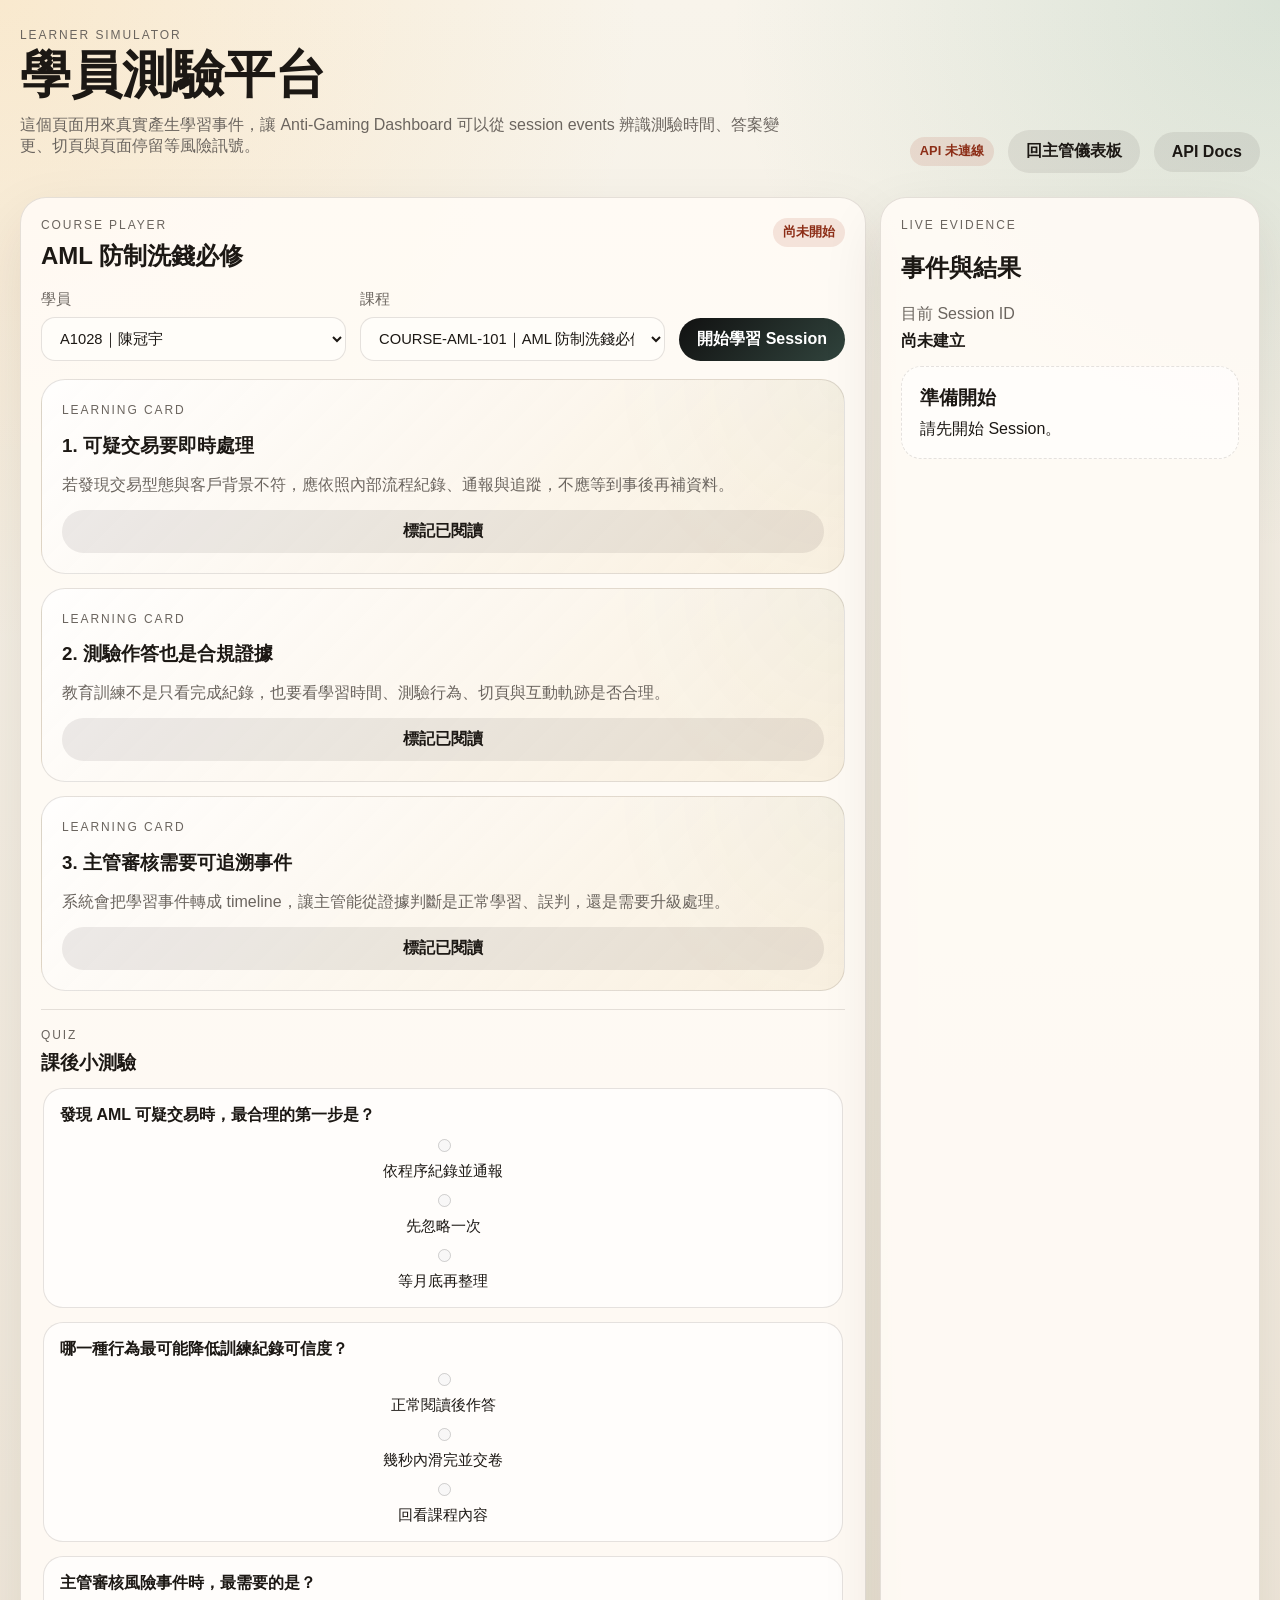
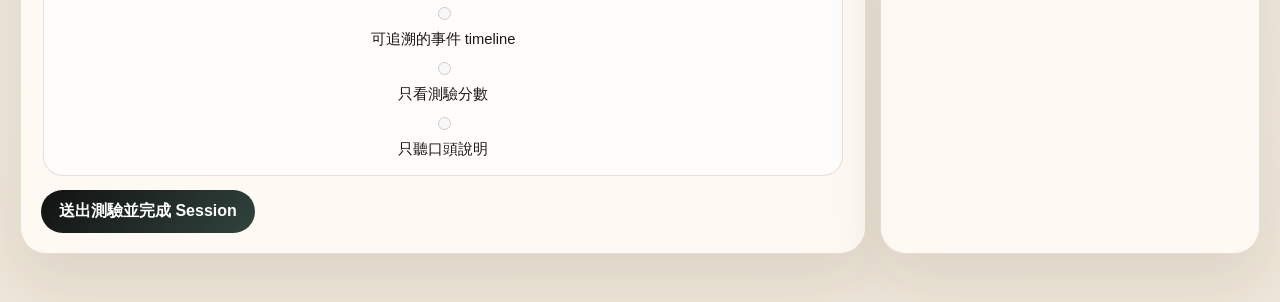
==== frontend/learner.html @ dd3ff0a2 "Add learner quiz simulator" ====
<!doctype html>
<html lang="zh-Hant">
  <head>
    <meta charset="UTF-8" />
    <meta name="viewport" content="width=device-width, initial-scale=1.0" />
    <title>Anti-Gaming Learner Simulator</title>
    <link rel="stylesheet" href="./styles.css" />
    <link rel="stylesheet" href="./learner.css" />
  </head>
  <body>
    <div class="page-shell learner-shell">
      <header class="learner-hero">
        <div>
          <p class="eyebrow">Learner Simulator</p>
          <h1>學員測驗平台</h1>
          <p>
            這個頁面用來真實產生學習事件，讓 Anti-Gaming Dashboard 可以從 session events
            辨識測驗時間、答案變更、切頁與頁面停留等風險訊號。
          </p>
        </div>
        <div class="learner-actions">
          <span id="learner-health" class="status-pill status-warn">檢查中</span>
          <a class="ghost-button link-button" href="./index.html">回主管儀表板</a>
          <a class="ghost-button link-button" href="http://127.0.0.1:8000/docs" target="_blank" rel="noreferrer">API Docs</a>
        </div>
      </header>

      <section class="learner-layout">
        <main class="panel learner-main">
          <div class="panel-head">
            <div>
              <p class="eyebrow">Course Player</p>
              <h2 id="course-title">AML 防制洗錢必修</h2>
            </div>
            <span id="session-chip" class="status-pill status-warn">尚未開始</span>
          </div>

          <div class="learner-controls">
            <label>
              <span>學員</span>
              <select id="learner-agent">
                <option value="A1028">A1028｜陳冠宇</option>
                <option value="A2041">A2041｜林怡君</option>
                <option value="A3350">A3350｜黃品蓉</option>
              </select>
            </label>
            <label>
              <span>課程</span>
              <select id="learner-course">
                <option value="COURSE-AML-101">COURSE-AML-101｜AML 防制洗錢必修</option>
                <option value="COURSE-INV-230">COURSE-INV-230｜投資型保單揭露規範</option>
                <option value="COURSE-CROSS-120">COURSE-CROSS-120｜保險商品交叉銷售守則</option>
              </select>
            </label>
            <button id="start-session-button" class="primary-button" type="button">開始學習 Session</button>
          </div>

          <section class="learner-card-stack" id="lesson-cards"></section>

          <section class="quiz-player">
            <div class="panel-head compact">
              <div>
                <p class="eyebrow">Quiz</p>
                <h3>課後小測驗</h3>
              </div>
            </div>
            <div id="quiz-form" class="quiz-form"></div>
            <div class="form-actions">
              <button id="submit-quiz-button" class="primary-button" type="button">送出測驗並完成 Session</button>
            </div>
          </section>
        </main>

        <aside class="panel learner-side">
          <p class="eyebrow">Live Evidence</p>
          <h2>事件與結果</h2>
          <div class="current-session">
            <span class="muted">目前 Session ID</span>
            <strong id="learner-session-id">尚未建立</strong>
          </div>
          <div id="learner-feedback" class="empty-state">
            <h3>準備開始</h3>
            <p>請先開始 Session。</p>
          </div>
          <div id="event-log" class="event-log"></div>
        </aside>
      </section>
    </div>

    <div id="completion-modal" class="learner-modal" hidden>
      <div class="learner-modal-card" role="dialog" aria-modal="true" aria-labelledby="completion-modal-title">
        <p class="eyebrow">Quiz Complete</p>
        <h2 id="completion-modal-title">已完成測驗</h2>
        <p>你的測驗已成功送出，系統也已完成本次 Session 紀錄。</p>
        <button id="completion-confirm-button" class="primary-button" type="button">確認</button>
      </div>
    </div>

    <script src="./learner.js"></script>
  </body>
</html>
---- frontend/styles.css ----
:root {
  --bg: #f4efe7;
  --surface: rgba(255, 251, 245, 0.9);
  --surface-strong: #fffdf9;
  --text: #1c1814;
  --muted: #6b655f;
  --line: rgba(41, 29, 16, 0.12);
  --shadow: 0 24px 60px rgba(46, 32, 16, 0.1);
  --high: #aa3e24;
  --medium: #cb7b13;
  --low: #27735f;
  --pending: #7548cc;
  --approved: #227953;
  --voided: #aa3e24;
  --escalated: #6b2e9c;
}

* {
  box-sizing: border-box;
}

body {
  margin: 0;
  font-family: "SF Pro Display", "PingFang TC", "Noto Sans TC", sans-serif;
  color: var(--text);
  background:
    radial-gradient(circle at top left, rgba(255, 184, 77, 0.18), transparent 28%),
    radial-gradient(circle at top right, rgba(60, 136, 110, 0.16), transparent 24%),
    linear-gradient(180deg, #f8f4eb 0%, #eee6d8 100%);
}

.page-shell {
  max-width: 1440px;
  margin: 0 auto;
  padding: 28px 20px 48px;
}

.hero,
.workspace,
.overview-grid,
.detail-grid,
.form-grid,
.flow-grid,
.readiness-grid,
.demo-grid {
  display: grid;
  gap: 18px;
}

.hero {
  grid-template-columns: 2fr 1fr;
  align-items: stretch;
}

.hero-copy h1,
.panel-head h2,
.panel-head h3 {
  margin: 0;
}

.hero-copy p:last-child,
.muted {
  color: var(--muted);
}

.is-info,
.is-success,
.is-error {
  display: inline-block;
  padding: 8px 12px;
  border-radius: 14px;
  line-height: 1.5;
}

.is-info {
  color: #5d4a20;
  background: rgba(231, 196, 111, 0.18);
}

.is-success {
  color: #176443;
  background: rgba(40, 153, 104, 0.14);
}

.is-error {
  color: #8c2d16;
  background: rgba(170, 62, 36, 0.12);
}

.eyebrow {
  margin: 0 0 8px;
  text-transform: uppercase;
  letter-spacing: 0.16em;
  font-size: 12px;
  color: var(--muted);
}

.hero-copy h1 {
  font-size: clamp(2.3rem, 4vw, 4.2rem);
  line-height: 0.95;
  margin-bottom: 14px;
}

.hero-actions {
  display: flex;
  flex-wrap: wrap;
  gap: 10px;
  margin-top: 18px;
}

.link-button {
  text-decoration: none;
}

.hero-status,
.overview-grid {
  grid-template-columns: repeat(2, minmax(0, 1fr));
}

.status-card,
.panel,
.card,
.overview-card,
.flag-item {
  background: var(--surface);
  border: 1px solid var(--line);
  box-shadow: var(--shadow);
}

.status-card,
.overview-card {
  border-radius: 24px;
  padding: 18px;
}

.status-card span,
.overview-card span {
  display: block;
  color: var(--muted);
  font-size: 0.92rem;
}

.status-card strong,
.overview-card strong {
  display: block;
  margin-top: 8px;
  font-size: 1.6rem;
}

.overview-grid {
  margin: 24px 0;
  grid-template-columns: repeat(4, minmax(0, 1fr));
}

.demo-panel {
  margin-bottom: 24px;
}

.demo-grid {
  grid-template-columns: 1fr 1fr;
}

.demo-card {
  margin-bottom: 0;
}

.seeded-case-list,
.demo-checklist {
  display: grid;
  gap: 10px;
}

.seeded-case-button {
  display: grid;
  gap: 6px;
  text-align: left;
  padding: 14px 16px;
  border: 1px solid var(--line);
  border-radius: 16px;
  background: rgba(255, 255, 255, 0.68);
  cursor: pointer;
  transition: transform 120ms ease, border-color 120ms ease;
}

.seeded-case-button:hover {
  transform: translateY(-2px);
  border-color: rgba(29, 24, 20, 0.22);
}

.seeded-case-button span {
  color: var(--muted);
}

.readiness-panel {
  margin-top: 24px;
}

.readiness-grid {
  grid-template-columns: 1fr 1fr;
}

.readiness-card {
  margin-bottom: 0;
}

.readiness-list,
.readiness-guidance {
  display: grid;
  gap: 10px;
}

.readiness-item {
  display: flex;
  justify-content: space-between;
  gap: 12px;
  padding: 12px 14px;
  border-radius: 16px;
  border: 1px solid var(--line);
  background: rgba(255, 255, 255, 0.64);
}

.readiness-item strong {
  font-size: 0.95rem;
}

.status-pill {
  display: inline-flex;
  align-items: center;
  justify-content: center;
  border-radius: 999px;
  padding: 6px 10px;
  font-size: 0.8rem;
  font-weight: 700;
}

.status-ok {
  color: #176443;
  background: rgba(40, 153, 104, 0.14);
}

.status-warn {
  color: #8c2d16;
  background: rgba(170, 62, 36, 0.12);
}

.empty-state {
  display: grid;
  gap: 8px;
  border: 1px dashed var(--line);
  border-radius: 20px;
  padding: 18px;
  background: rgba(255, 255, 255, 0.55);
}

.empty-state h3,
.empty-state p {
  margin: 0;
}

.workspace {
  grid-template-columns: 480px 1fr;
}

.flow-panel {
  margin-bottom: 18px;
}

.flow-grid {
  grid-template-columns: repeat(2, minmax(0, 1fr));
}

.scenario-card {
  margin-bottom: 18px;
}

.camera-card {
  display: grid;
  gap: 14px;
}

.quiz-demo-card {
  display: grid;
  gap: 14px;
}

.quiz-demo-grid {
  display: grid;
  gap: 14px;
}

.quiz-question {
  display: grid;
  gap: 10px;
  border: 1px solid var(--line);
  border-radius: 18px;
  padding: 14px;
  background: rgba(255, 255, 255, 0.58);
}

.quiz-question legend {
  padding: 0 6px;
  color: var(--text);
  font-weight: 700;
}

.choice-option {
  display: flex;
  flex-direction: row;
  align-items: center;
  gap: 10px;
  color: var(--text);
}

.choice-option input {
  width: auto;
}

.camera-preview-shell {
  border-radius: 18px;
  overflow: hidden;
  border: 1px solid var(--line);
  background: rgba(28, 24, 20, 0.08);
  min-height: 220px;
}

.camera-preview {
  width: 100%;
  aspect-ratio: 16 / 9;
  object-fit: cover;
  display: block;
  background: linear-gradient(135deg, rgba(17, 17, 17, 0.85), rgba(49, 68, 61, 0.72));
}

.camera-actions,
.camera-status-list {
  display: grid;
  gap: 10px;
}

.scenario-grid {
  display: grid;
  grid-template-columns: repeat(3, minmax(0, 1fr));
  gap: 12px;
}

.scenario-button {
  display: grid;
  gap: 8px;
  text-align: left;
  padding: 16px;
  border: 1px solid var(--line);
  border-radius: 18px;
  background: rgba(255, 255, 255, 0.7);
  cursor: pointer;
  transition: transform 120ms ease, border-color 120ms ease;
}

.scenario-button:hover {
  transform: translateY(-2px);
  border-color: rgba(29, 24, 20, 0.22);
}

.scenario-button span {
  color: var(--muted);
}

.panel {
  border-radius: 26px;
  padding: 20px;
}

.panel-head {
  display: flex;
  justify-content: space-between;
  gap: 12px;
  align-items: flex-start;
}

.panel-head.compact {
  margin-bottom: 12px;
}

.filters {
  display: grid;
  grid-template-columns: 140px 160px 1fr;
  gap: 12px;
  margin: 18px 0;
}

label {
  display: flex;
  flex-direction: column;
  gap: 8px;
  color: var(--muted);
  font-size: 0.92rem;
}

input,
select,
textarea,
button {
  font: inherit;
}

input,
select,
textarea {
  width: 100%;
  border-radius: 14px;
  border: 1px solid var(--line);
  background: var(--surface-strong);
  padding: 12px 14px;
  color: var(--text);
}

.flag-list,
.audit-list,
.timeline-list {
  display: grid;
  gap: 12px;
}

.flag-item {
  border-radius: 22px;
  padding: 16px;
  cursor: pointer;
  transition: transform 120ms ease, border-color 120ms ease;
}

.flag-item:hover,
.flag-item.active {
  transform: translateY(-2px);
  border-color: rgba(29, 24, 20, 0.22);
}

.flag-item h3 {
  margin: 10px 0 8px;
  font-size: 1.04rem;
}

.badge-row {
  display: flex;
  flex-wrap: wrap;
  gap: 8px;
}

.badge {
  display: inline-flex;
  align-items: center;
  padding: 6px 10px;
  border-radius: 999px;
  font-size: 0.82rem;
  font-weight: 700;
}

.severity-high { background: rgba(170, 62, 36, 0.12); color: var(--high); }
.severity-medium { background: rgba(203, 123, 19, 0.14); color: var(--medium); }
.severity-low { background: rgba(39, 115, 95, 0.12); color: var(--low); }
.status-pending { background: rgba(117, 72, 204, 0.12); color: var(--pending); }
.status-approved { background: rgba(34, 121, 83, 0.12); color: var(--approved); }
.status-voided { background: rgba(170, 62, 36, 0.12); color: var(--voided); }
.status-escalated_to_hr { background: rgba(107, 46, 156, 0.12); color: var(--escalated); }

.detail-empty {
  display: grid;
  place-content: center;
  min-height: 720px;
  text-align: center;
}

.hidden {
  display: none;
}

.detail-grid {
  grid-template-columns: repeat(2, minmax(0, 1fr));
  margin: 18px 0;
}

.card {
  border-radius: 22px;
  padding: 18px;
  margin-bottom: 16px;
}

.card h3 {
  margin-top: 0;
}

.key-value-list {
  display: grid;
  gap: 10px;
}

.key-value-item {
  display: flex;
  justify-content: space-between;
  gap: 12px;
}

.timeline-item,
.audit-item {
  border: 1px solid var(--line);
  border-radius: 18px;
  padding: 14px;
  background: rgba(255, 255, 255, 0.72);
}

.timeline-item h4,
.audit-item h4,
.timeline-item p,
.audit-item p {
  margin: 0;
}

.timeline-item p,
.audit-item p {
  color: var(--muted);
}

.resolution-form {
  display: grid;
  gap: 14px;
}

.form-grid {
  grid-template-columns: repeat(2, minmax(0, 1fr));
}

.form-actions {
  display: flex;
  gap: 12px;
  align-items: center;
}

.current-session {
  display: grid;
  gap: 6px;
  margin-bottom: 14px;
}

.ghost-button,
.primary-button {
  border: none;
  border-radius: 999px;
  padding: 11px 18px;
  cursor: pointer;
  font-weight: 700;
}

.ghost-button {
  background: rgba(28, 24, 20, 0.08);
  color: var(--text);
}

.primary-button {
  background: linear-gradient(135deg, #111, #31443d);
  color: white;
}

@media (max-width: 1180px) {
  .hero,
  .workspace,
  .detail-grid,
  .overview-grid,
  .flow-grid,
  .scenario-grid,
  .readiness-grid,
  .demo-grid {
    grid-template-columns: 1fr;
  }
}

@media (max-width: 720px) {
  .filters,
  .form-grid {
    grid-template-columns: 1fr;
  }
}
---- frontend/learner.css ----
.learner-shell {
  max-width: 1320px;
}

.learner-hero {
  display: grid;
  grid-template-columns: 1fr auto;
  gap: 18px;
  align-items: end;
  margin-bottom: 24px;
}

.learner-hero h1 {
  margin: 0 0 12px;
  font-size: clamp(2.2rem, 4vw, 4rem);
  line-height: 0.96;
}

.learner-hero p {
  max-width: 760px;
  color: var(--muted);
}

.learner-actions,
.learner-controls,
.learner-layout,
.learner-card-stack,
.quiz-form,
.event-log {
  display: grid;
  gap: 14px;
}

.learner-actions {
  grid-template-columns: repeat(3, max-content);
  align-items: center;
}

.link-button {
  display: inline-flex;
  align-items: center;
  text-decoration: none;
}

.learner-layout {
  grid-template-columns: minmax(0, 1fr) 380px;
  margin-top: 18px;
}

.learner-main,
.learner-side {
  min-height: 520px;
}

.learner-controls {
  grid-template-columns: 1fr 1fr auto;
  align-items: end;
  margin: 18px 0;
}

.lesson-card {
  display: grid;
  gap: 12px;
  border: 1px solid var(--line);
  border-radius: 24px;
  padding: 20px;
  background:
    linear-gradient(135deg, rgba(255, 255, 255, 0.82), rgba(247, 235, 215, 0.7)),
    radial-gradient(circle at top right, rgba(39, 115, 95, 0.12), transparent 28%);
}

.lesson-card h3,
.lesson-card p {
  margin: 0;
}

.lesson-card p {
  color: var(--muted);
  line-height: 1.7;
}

.lesson-card.is-complete {
  border-color: rgba(34, 121, 83, 0.28);
  background: rgba(40, 153, 104, 0.1);
}

.quiz-player {
  margin-top: 18px;
  border-top: 1px solid var(--line);
  padding-top: 18px;
}

.quiz-form {
  margin-bottom: 14px;
}

.learner-question {
  display: grid;
  gap: 10px;
  border: 1px solid var(--line);
  border-radius: 20px;
  padding: 16px;
  background: rgba(255, 255, 255, 0.64);
}

.learner-question h4 {
  margin: 0;
}

.learner-choice {
  display: flex;
  align-items: center;
  gap: 10px;
  color: var(--text);
}

.learner-choice input {
  width: auto;
}

.event-log {
  margin-top: 14px;
  max-height: 560px;
  overflow: auto;
}

.event-log-item {
  border: 1px solid var(--line);
  border-radius: 16px;
  padding: 12px;
  background: rgba(255, 255, 255, 0.66);
}

.event-log-item strong,
.event-log-item span {
  display: block;
}

.event-log-item span {
  margin-top: 4px;
  color: var(--muted);
  font-size: 0.9rem;
}

.learner-flag-list {
  display: grid;
  gap: 8px;
  margin: 0 0 14px;
  padding-left: 20px;
}

.learner-modal[hidden] {
  display: none;
}

.learner-modal {
  position: fixed;
  inset: 0;
  z-index: 50;
  display: grid;
  place-items: center;
  padding: 24px;
  background:
    radial-gradient(circle at top, rgba(231, 196, 111, 0.22), transparent 34%),
    rgba(28, 24, 20, 0.54);
  backdrop-filter: blur(8px);
}

.learner-modal-card {
  width: min(420px, 100%);
  display: grid;
  gap: 16px;
  border: 1px solid rgba(255, 255, 255, 0.72);
  border-radius: 28px;
  padding: 28px;
  text-align: center;
  background:
    linear-gradient(145deg, rgba(255, 255, 255, 0.96), rgba(247, 235, 215, 0.94)),
    radial-gradient(circle at top right, rgba(39, 115, 95, 0.16), transparent 34%);
  box-shadow: 0 24px 90px rgba(28, 24, 20, 0.24);
}

.learner-modal-card h2,
.learner-modal-card p {
  margin: 0;
}

.learner-modal-card h2 {
  font-size: 2rem;
}

.learner-modal-card p:not(.eyebrow) {
  color: var(--muted);
  line-height: 1.7;
}

.learner-modal-card .primary-button {
  justify-self: center;
  min-width: 136px;
}

@media (max-width: 1180px) {
  .learner-hero,
  .learner-layout,
  .learner-controls {
    grid-template-columns: 1fr;
  }

  .learner-actions {
    grid-template-columns: 1fr;
    justify-items: start;
  }
}
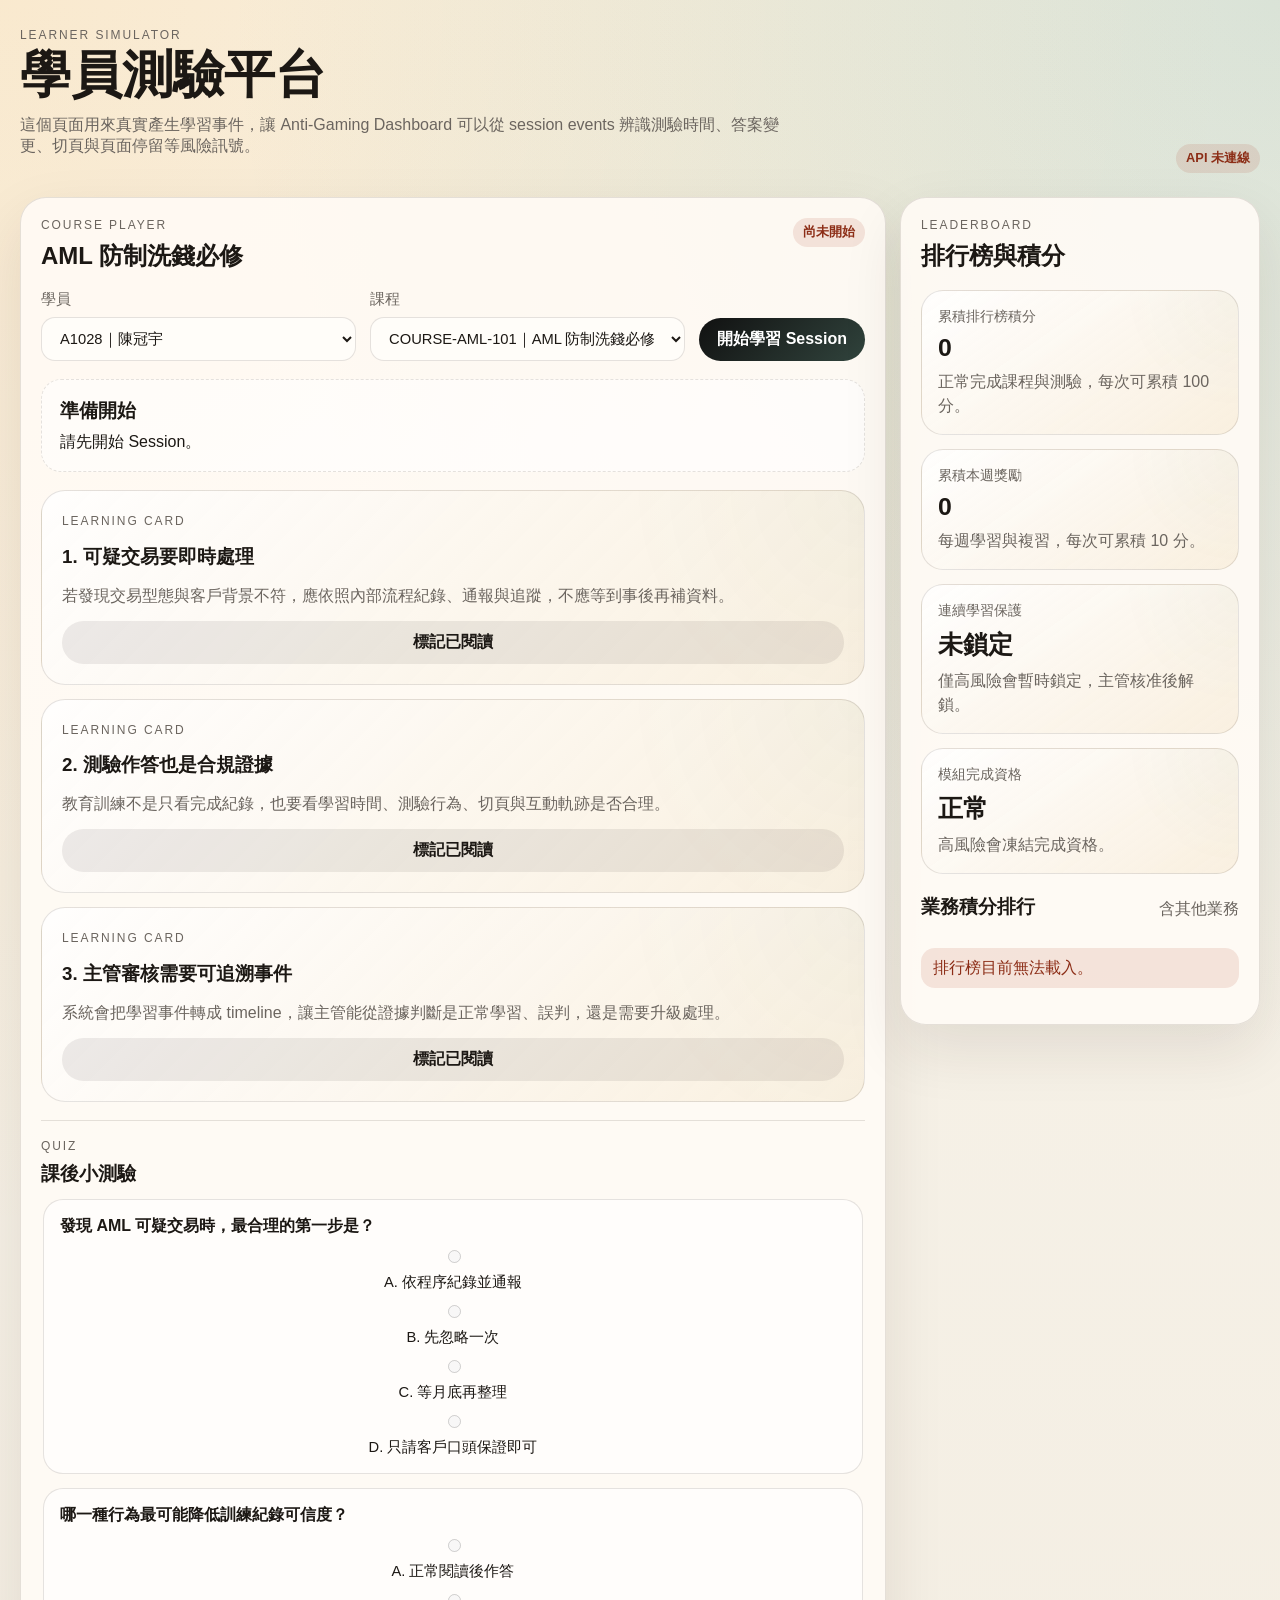
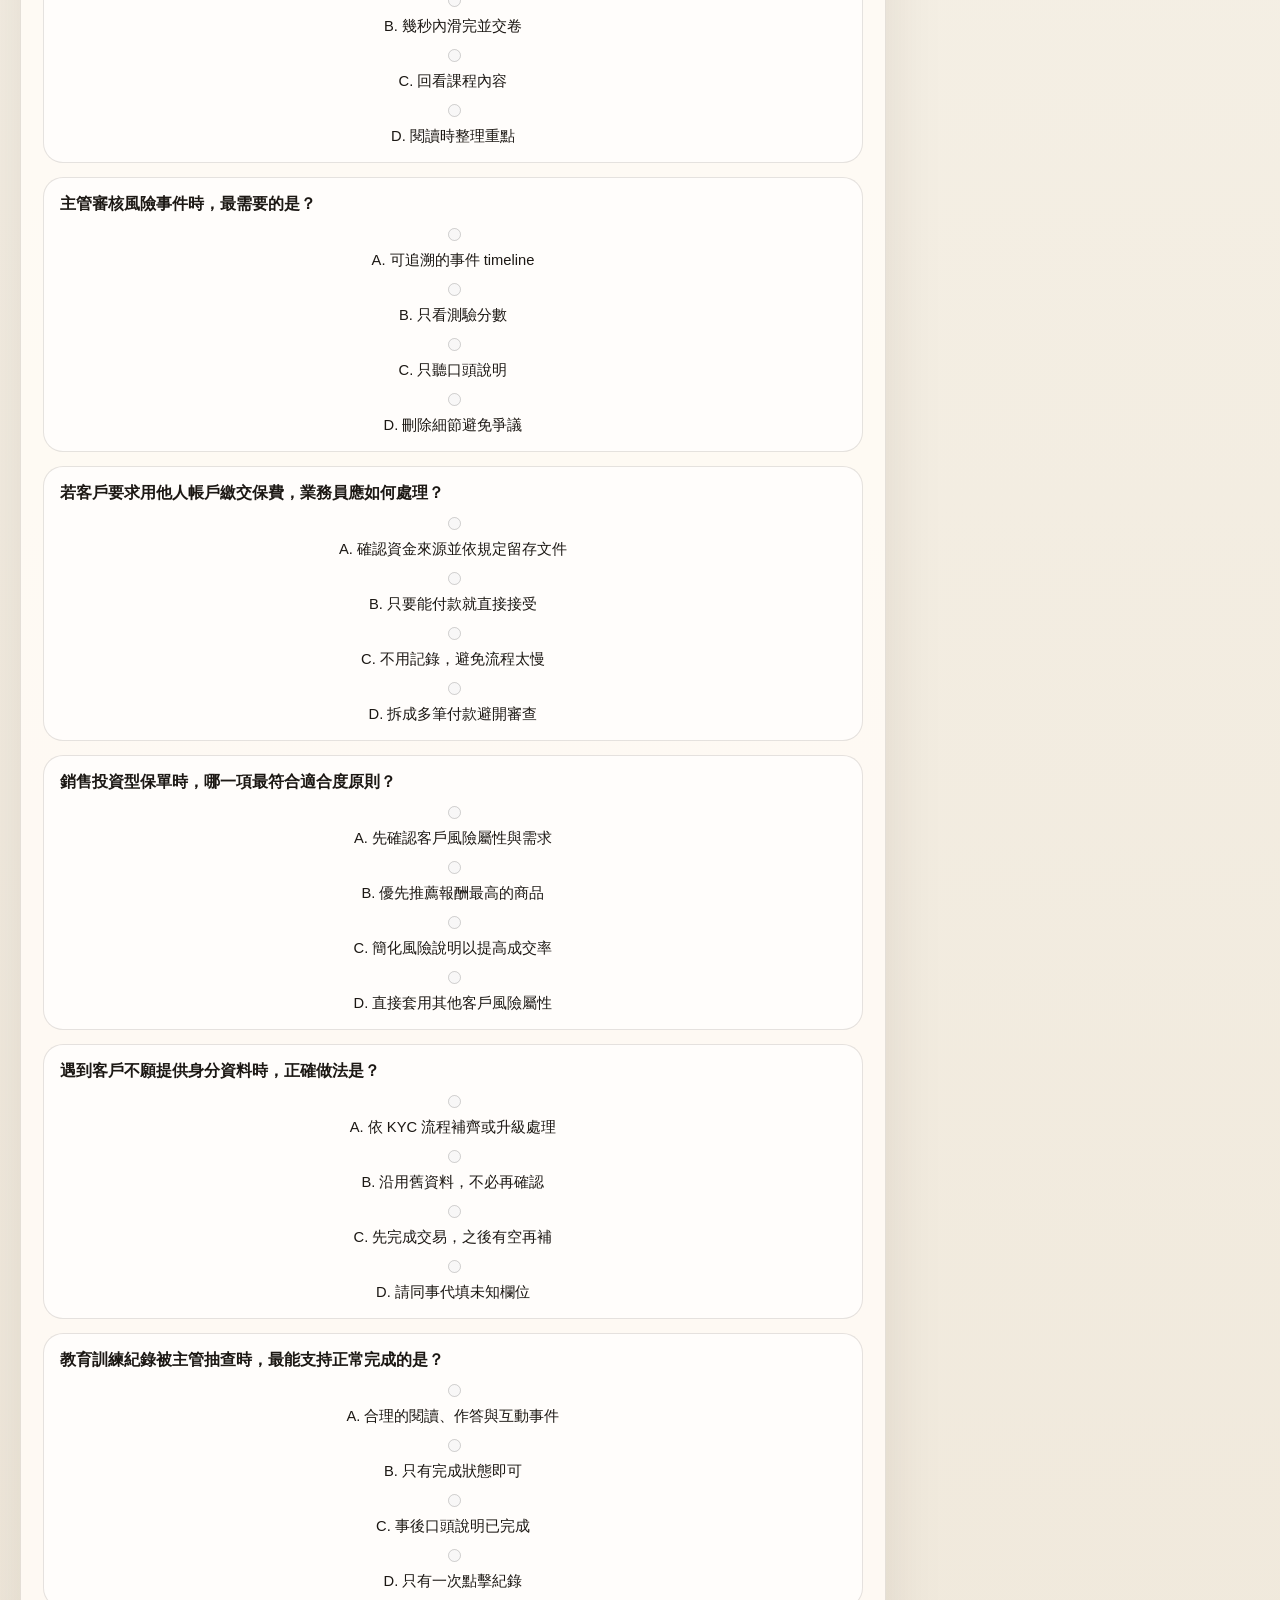
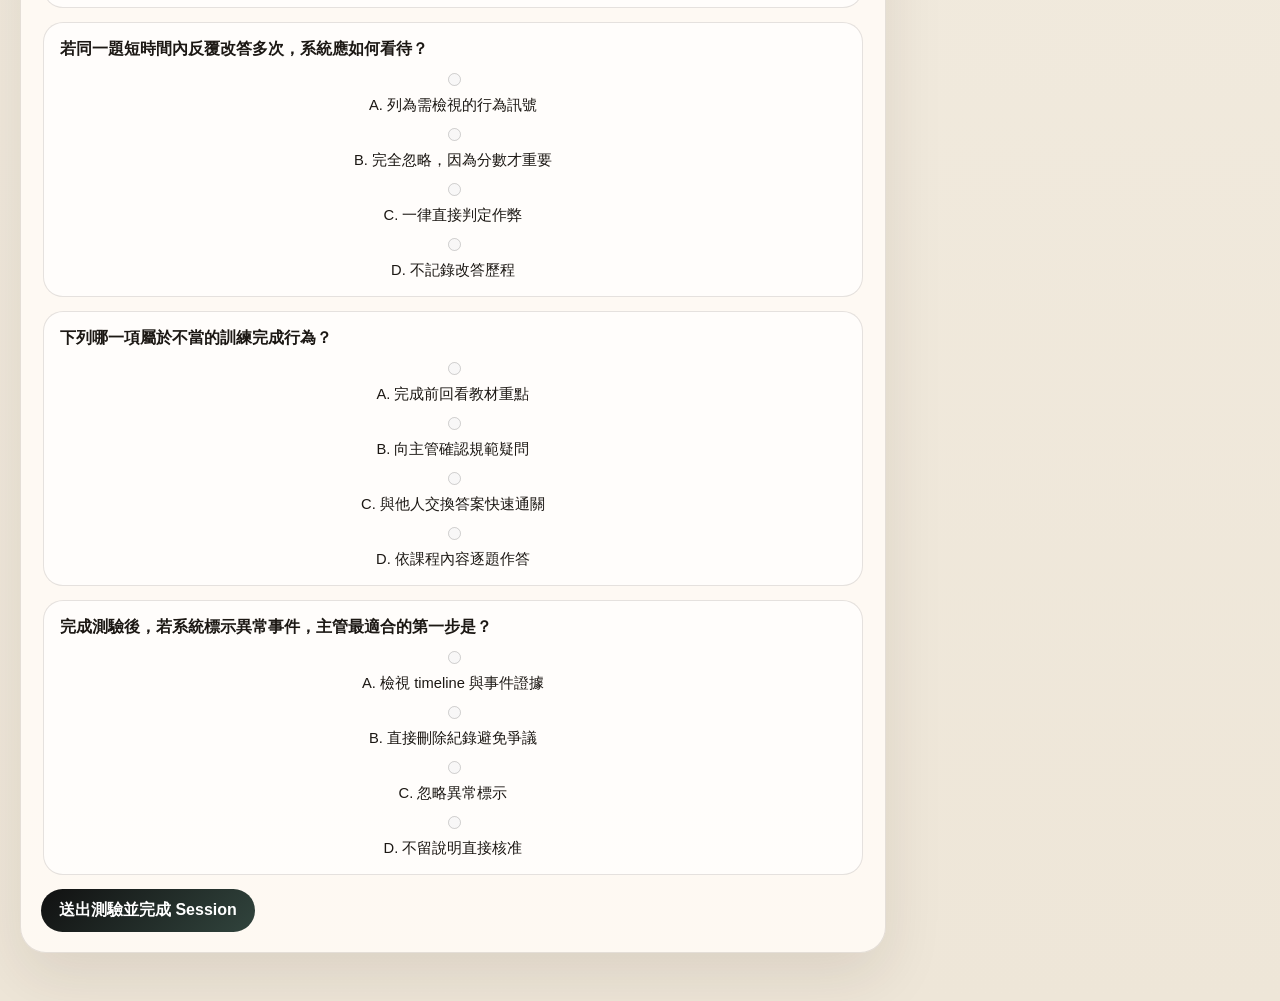
==== commit 73489932: "Update compliance dashboard and learner docs" ====
--- a/frontend/learner.html
+++ b/frontend/learner.html
@@ -5,7 +5,7 @@
     <meta name="viewport" content="width=device-width, initial-scale=1.0" />
     <title>Anti-Gaming Learner Simulator</title>
     <link rel="stylesheet" href="./styles.css" />
-    <link rel="stylesheet" href="./learner.css" />
+    <link rel="stylesheet" href="./learner.css?v=20260421-streak-zh" />
   </head>
   <body>
     <div class="page-shell learner-shell">
@@ -20,8 +20,6 @@
         </div>
         <div class="learner-actions">
           <span id="learner-health" class="status-pill status-warn">檢查中</span>
-          <a class="ghost-button link-button" href="./index.html">回主管儀表板</a>
-          <a class="ghost-button link-button" href="http://127.0.0.1:8000/docs" target="_blank" rel="noreferrer">API Docs</a>
         </div>
       </header>
 
@@ -42,6 +40,13 @@
                 <option value="A1028">A1028｜陳冠宇</option>
                 <option value="A2041">A2041｜林怡君</option>
                 <option value="A3350">A3350｜黃品蓉</option>
+                <option value="A4167">A4167｜張雅婷</option>
+                <option value="A5290">A5290｜王柏翰</option>
+                <option value="A6132">A6132｜劉家豪</option>
+                <option value="A7245">A7245｜蔡宜庭</option>
+                <option value="A8361">A8361｜吳承恩</option>
+                <option value="A9473">A9473｜郭怡萱</option>
+                <option value="A0586">A0586｜鄭宇翔</option>
               </select>
             </label>
             <label>
@@ -53,6 +58,11 @@
               </select>
             </label>
             <button id="start-session-button" class="primary-button" type="button">開始學習 Session</button>
+          </div>
+
+          <div id="learner-feedback" class="empty-state learner-feedback">
+            <h3>準備開始</h3>
+            <p>請先開始 Session。</p>
           </div>
 
           <section class="learner-card-stack" id="lesson-cards"></section>
@@ -71,18 +81,38 @@
           </section>
         </main>
 
-        <aside class="panel learner-side">
-          <p class="eyebrow">Live Evidence</p>
-          <h2>事件與結果</h2>
-          <div class="current-session">
-            <span class="muted">目前 Session ID</span>
-            <strong id="learner-session-id">尚未建立</strong>
+        <aside class="panel learner-scoreboard">
+          <p class="eyebrow">Leaderboard</p>
+          <h2>排行榜與積分</h2>
+          <section class="learner-reward-panel" aria-label="目前學員積分與獎懲狀態">
+            <article class="reward-card">
+              <span>累積排行榜積分</span>
+              <strong id="leaderboard-points">0</strong>
+              <p>正常完成課程與測驗，每次可累積 100 分。</p>
+            </article>
+            <article class="reward-card">
+              <span>累積本週獎勵</span>
+              <strong id="weekly-reward-points">0</strong>
+              <p>每週學習與複習，每次可累積 10 分。</p>
+            </article>
+            <article class="reward-card">
+              <span>連續學習保護</span>
+              <strong id="streak-shield-status">未鎖定</strong>
+              <p>僅高風險會暫時鎖定，主管核准後解鎖。</p>
+            </article>
+            <article class="reward-card">
+              <span>模組完成資格</span>
+              <strong id="module-completion-status">正常</strong>
+              <p>高風險會凍結完成資格。</p>
+            </article>
+          </section>
+          <div class="leaderboard-list-head">
+            <h3>業務積分排行</h3>
+            <span class="muted">含其他業務</span>
           </div>
-          <div id="learner-feedback" class="empty-state">
-            <h3>準備開始</h3>
-            <p>請先開始 Session。</p>
+          <div id="leaderboard-list" class="leaderboard-list">
+            <p class="muted">排行榜載入中。</p>
           </div>
-          <div id="event-log" class="event-log"></div>
         </aside>
       </section>
     </div>
@@ -92,10 +122,10 @@
         <p class="eyebrow">Quiz Complete</p>
         <h2 id="completion-modal-title">已完成測驗</h2>
         <p>你的測驗已成功送出，系統也已完成本次 Session 紀錄。</p>
-        <button id="completion-confirm-button" class="primary-button" type="button">確認</button>
+        <button id="completion-confirm-button" class="primary-button" type="button">查看更新後排行榜</button>
       </div>
     </div>
 
-    <script src="./learner.js"></script>
+    <script src="./learner.js?v=20260421-streak-zh"></script>
   </body>
 </html>
--- a/frontend/styles.css
+++ b/frontend/styles.css
@@ -13,6 +13,7 @@
   --approved: #227953;
   --voided: #aa3e24;
   --escalated: #6b2e9c;
+  --normal: #246baf;
 }
 
 * {
@@ -42,7 +43,9 @@
 .form-grid,
 .flow-grid,
 .readiness-grid,
-.demo-grid {
+.demo-grid,
+.recent-sessions-list,
+.recent-session-metrics {
   display: grid;
   gap: 18px;
 }
@@ -149,7 +152,13 @@
 
 .overview-grid {
   margin: 24px 0;
-  grid-template-columns: repeat(4, minmax(0, 1fr));
+  grid-template-columns: repeat(3, minmax(0, 1fr));
+}
+
+.overview-sidebar {
+  margin: 0;
+  grid-template-columns: 1fr;
+  align-content: start;
 }
 
 .demo-panel {
@@ -196,11 +205,7 @@
 }
 
 .readiness-grid {
-  grid-template-columns: 1fr 1fr;
-}
-
-.readiness-card {
-  margin-bottom: 0;
+  grid-template-columns: minmax(0, 1.8fr) minmax(240px, 0.9fr);
 }
 
 .readiness-list,
@@ -257,12 +262,151 @@
   margin: 0;
 }
 
+.risk-section h4 {
+  margin: 0 0 4px;
+  font-size: 0.95rem;
+}
+
+.risk-rule-list p {
+  font-weight: 650;
+}
+
+.risk-rule-low {
+  color: var(--low);
+}
+
+.risk-rule-medium {
+  color: var(--medium);
+}
+
+.risk-rule-high {
+  color: var(--high);
+}
+
+.risk-rule-normal {
+  color: var(--normal);
+}
+
 .workspace {
   grid-template-columns: 480px 1fr;
 }
 
 .flow-panel {
   margin-bottom: 18px;
+}
+
+.recent-sessions-panel {
+  margin-bottom: 18px;
+}
+
+.session-search-bar {
+  display: grid;
+  grid-template-columns: minmax(0, 1.25fr) minmax(0, 1.25fr) 112px 112px;
+  gap: 12px;
+  margin: 18px 0;
+  align-items: end;
+}
+
+.session-search-field {
+  min-width: 0;
+}
+
+.session-search-action {
+  width: 100%;
+  min-height: 46px;
+  padding: 11px 14px;
+  white-space: nowrap;
+}
+
+.recent-sessions-list {
+  grid-template-columns: repeat(3, minmax(0, 1fr));
+}
+
+.recent-session-card {
+  display: grid;
+  gap: 12px;
+  border: 1px solid var(--line);
+  border-radius: 24px;
+  padding: 16px;
+  background:
+    linear-gradient(135deg, rgba(255, 255, 255, 0.72), rgba(247, 235, 215, 0.62)),
+    radial-gradient(circle at top right, rgba(39, 115, 95, 0.1), transparent 30%);
+}
+
+.recent-session-card h3,
+.recent-session-card p {
+  margin: 0;
+}
+
+.recent-session-main {
+  display: grid;
+  gap: 8px;
+}
+
+.recent-session-main h3 {
+  font-size: 1rem;
+}
+
+.recent-session-metrics {
+  grid-template-columns: repeat(3, minmax(0, 1fr));
+  gap: 10px;
+}
+
+.recent-session-metrics span {
+  display: grid;
+  gap: 4px;
+  border-radius: 16px;
+  padding: 10px;
+  color: var(--muted);
+  background: rgba(255, 255, 255, 0.56);
+}
+
+.recent-session-metrics strong {
+  color: var(--text);
+  font-size: 1.05rem;
+}
+
+.recent-session-detail-button {
+  justify-self: start;
+}
+
+.session-detail-drawer {
+  display: grid;
+  gap: 16px;
+  margin-top: 18px;
+  border: 1px solid var(--line);
+  border-radius: 28px;
+  padding: 20px;
+  background:
+    linear-gradient(135deg, rgba(255, 255, 255, 0.82), rgba(247, 235, 215, 0.72)),
+    radial-gradient(circle at top left, rgba(60, 136, 110, 0.12), transparent 30%);
+}
+
+.session-detail-content {
+  display: grid;
+  gap: 16px;
+}
+
+.history-list {
+  display: grid;
+  gap: 10px;
+}
+
+.history-item {
+  border: 1px solid var(--line);
+  border-radius: 16px;
+  padding: 12px;
+  background: rgba(255, 255, 255, 0.62);
+}
+
+.history-item strong,
+.history-item p {
+  display: block;
+  margin: 0;
+}
+
+.history-item p {
+  margin-top: 6px;
 }
 
 .flow-grid {
@@ -418,6 +562,13 @@
 .timeline-list {
   display: grid;
   gap: 12px;
+}
+
+.audit-filter-bar {
+  display: grid;
+  grid-template-columns: repeat(2, minmax(0, 1fr));
+  gap: 12px;
+  margin-bottom: 14px;
 }
 
 .flag-item {
@@ -477,10 +628,15 @@
   margin: 18px 0;
 }
 
+.detail-grid > * {
+  min-width: 0;
+}
+
 .card {
   border-radius: 22px;
   padding: 18px;
   margin-bottom: 16px;
+  min-width: 0;
 }
 
 .card h3 {
@@ -504,6 +660,8 @@
   border-radius: 18px;
   padding: 14px;
   background: rgba(255, 255, 255, 0.72);
+  min-width: 0;
+  overflow: hidden;
 }
 
 .timeline-item h4,
@@ -515,6 +673,23 @@
 
 .timeline-item p,
 .audit-item p {
+  color: var(--muted);
+}
+
+.history-item,
+.timeline-item,
+.audit-item,
+.key-value-item {
+  overflow-wrap: anywhere;
+  word-break: break-word;
+}
+
+.timeline-metadata {
+  margin: 8px 0 0;
+  white-space: pre-wrap;
+  overflow-wrap: anywhere;
+  word-break: break-word;
+  font: inherit;
   color: var(--muted);
 }
 
@@ -562,18 +737,37 @@
   .hero,
   .workspace,
   .detail-grid,
-  .overview-grid,
   .flow-grid,
   .scenario-grid,
   .readiness-grid,
-  .demo-grid {
+  .demo-grid,
+  .recent-sessions-list {
     grid-template-columns: 1fr;
   }
+
+  .overview-grid {
+    grid-template-columns: repeat(2, minmax(0, 1fr));
+  }
+
+  .overview-sidebar {
+    grid-template-columns: repeat(2, minmax(0, 1fr));
+  }
 }
 
 @media (max-width: 720px) {
   .filters,
-  .form-grid {
+  .audit-filter-bar,
+  .session-search-bar,
+  .form-grid,
+  .recent-session-metrics {
     grid-template-columns: 1fr;
   }
-}
+
+  .overview-grid {
+    grid-template-columns: 1fr;
+  }
+
+  .overview-sidebar {
+    grid-template-columns: 1fr;
+  }
+}
--- a/frontend/learner.css
+++ b/frontend/learner.css
@@ -32,7 +32,7 @@
 }
 
 .learner-actions {
-  grid-template-columns: repeat(3, max-content);
+  grid-template-columns: max-content;
   align-items: center;
 }
 
@@ -43,12 +43,13 @@
 }
 
 .learner-layout {
-  grid-template-columns: minmax(0, 1fr) 380px;
+  grid-template-columns: minmax(0, 1fr) 360px;
   margin-top: 18px;
+  align-items: start;
 }
 
 .learner-main,
-.learner-side {
+.learner-scoreboard {
   min-height: 520px;
 }
 
@@ -56,6 +57,109 @@
   grid-template-columns: 1fr 1fr auto;
   align-items: end;
   margin: 18px 0;
+}
+
+.learner-reward-panel {
+  display: grid;
+  grid-template-columns: 1fr;
+  gap: 14px;
+  margin: 18px 0;
+}
+
+.reward-card {
+  border: 1px solid var(--line);
+  border-radius: 22px;
+  padding: 16px;
+  background:
+    linear-gradient(145deg, rgba(255, 255, 255, 0.86), rgba(247, 235, 215, 0.72)),
+    radial-gradient(circle at top right, rgba(39, 115, 95, 0.12), transparent 34%);
+}
+
+.reward-card span,
+.reward-card strong,
+.reward-card p {
+  display: block;
+}
+
+.reward-card span {
+  color: var(--muted);
+  font-size: 0.88rem;
+}
+
+.reward-card strong {
+  margin-top: 8px;
+  font-size: 1.55rem;
+}
+
+.reward-card p {
+  margin: 8px 0 0;
+  color: var(--muted);
+  line-height: 1.5;
+}
+
+.learner-feedback {
+  margin-bottom: 18px;
+}
+
+.learner-scoreboard {
+  position: sticky;
+  top: 18px;
+}
+
+.learner-scoreboard h2,
+.leaderboard-list-head h3 {
+  margin: 0;
+}
+
+.leaderboard-list-head {
+  display: flex;
+  justify-content: space-between;
+  gap: 12px;
+  align-items: end;
+  margin: 20px 0 12px;
+}
+
+.leaderboard-list {
+  display: grid;
+  gap: 10px;
+}
+
+.leaderboard-item {
+  display: grid;
+  grid-template-columns: auto 1fr auto;
+  gap: 12px;
+  align-items: center;
+  border: 1px solid var(--line);
+  border-radius: 18px;
+  padding: 12px;
+  background: rgba(255, 255, 255, 0.68);
+}
+
+.leaderboard-item.is-current {
+  border-color: rgba(34, 121, 83, 0.42);
+  background:
+    linear-gradient(135deg, rgba(40, 153, 104, 0.14), rgba(255, 255, 255, 0.78)),
+    radial-gradient(circle at top right, rgba(231, 196, 111, 0.22), transparent 42%);
+}
+
+.leaderboard-rank {
+  display: grid;
+  place-items: center;
+  width: 38px;
+  height: 38px;
+  border-radius: 999px;
+  background: rgba(28, 24, 20, 0.08);
+  font-weight: 800;
+}
+
+.leaderboard-item p {
+  margin: 3px 0 0;
+  color: var(--muted);
+  font-size: 0.86rem;
+}
+
+.leaderboard-points {
+  font-size: 1.4rem;
 }
 
 .lesson-card {
@@ -206,6 +310,10 @@
     grid-template-columns: 1fr;
   }
 
+  .learner-scoreboard {
+    position: static;
+  }
+
   .learner-actions {
     grid-template-columns: 1fr;
     justify-items: start;
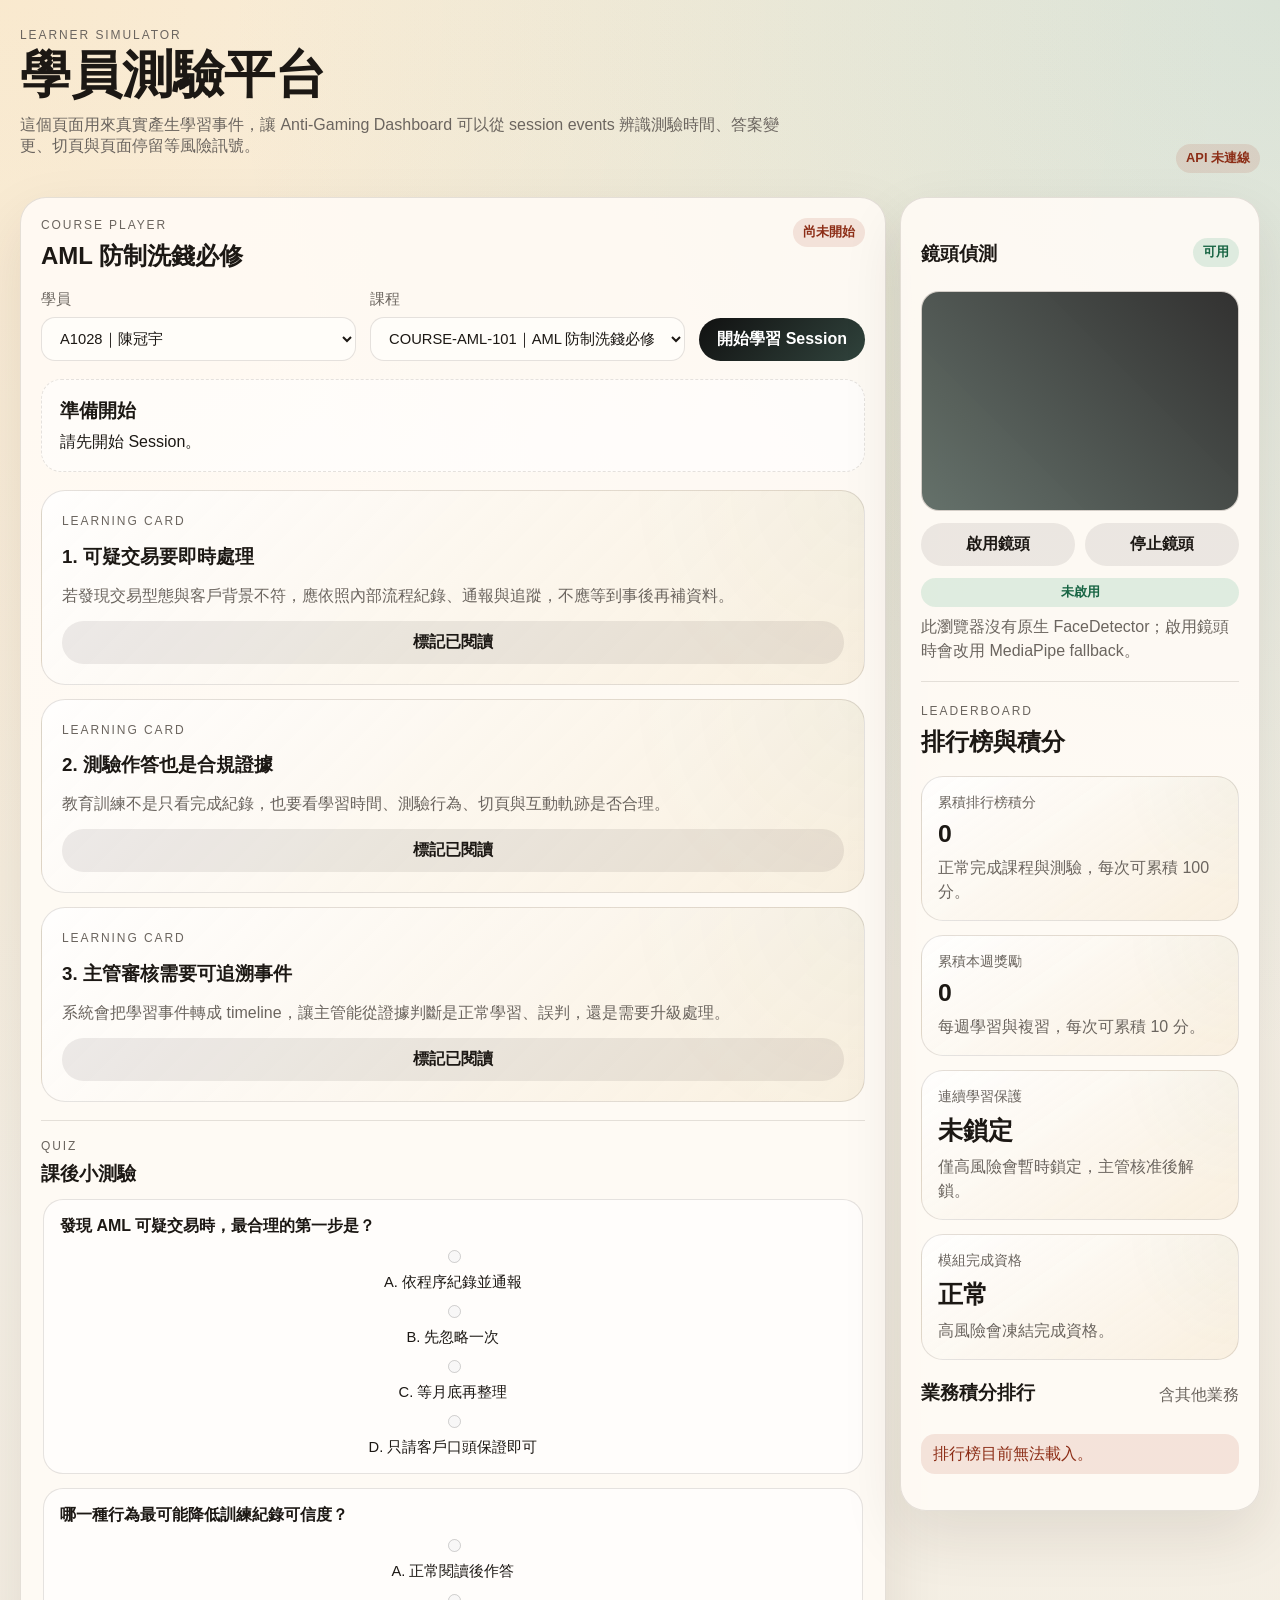
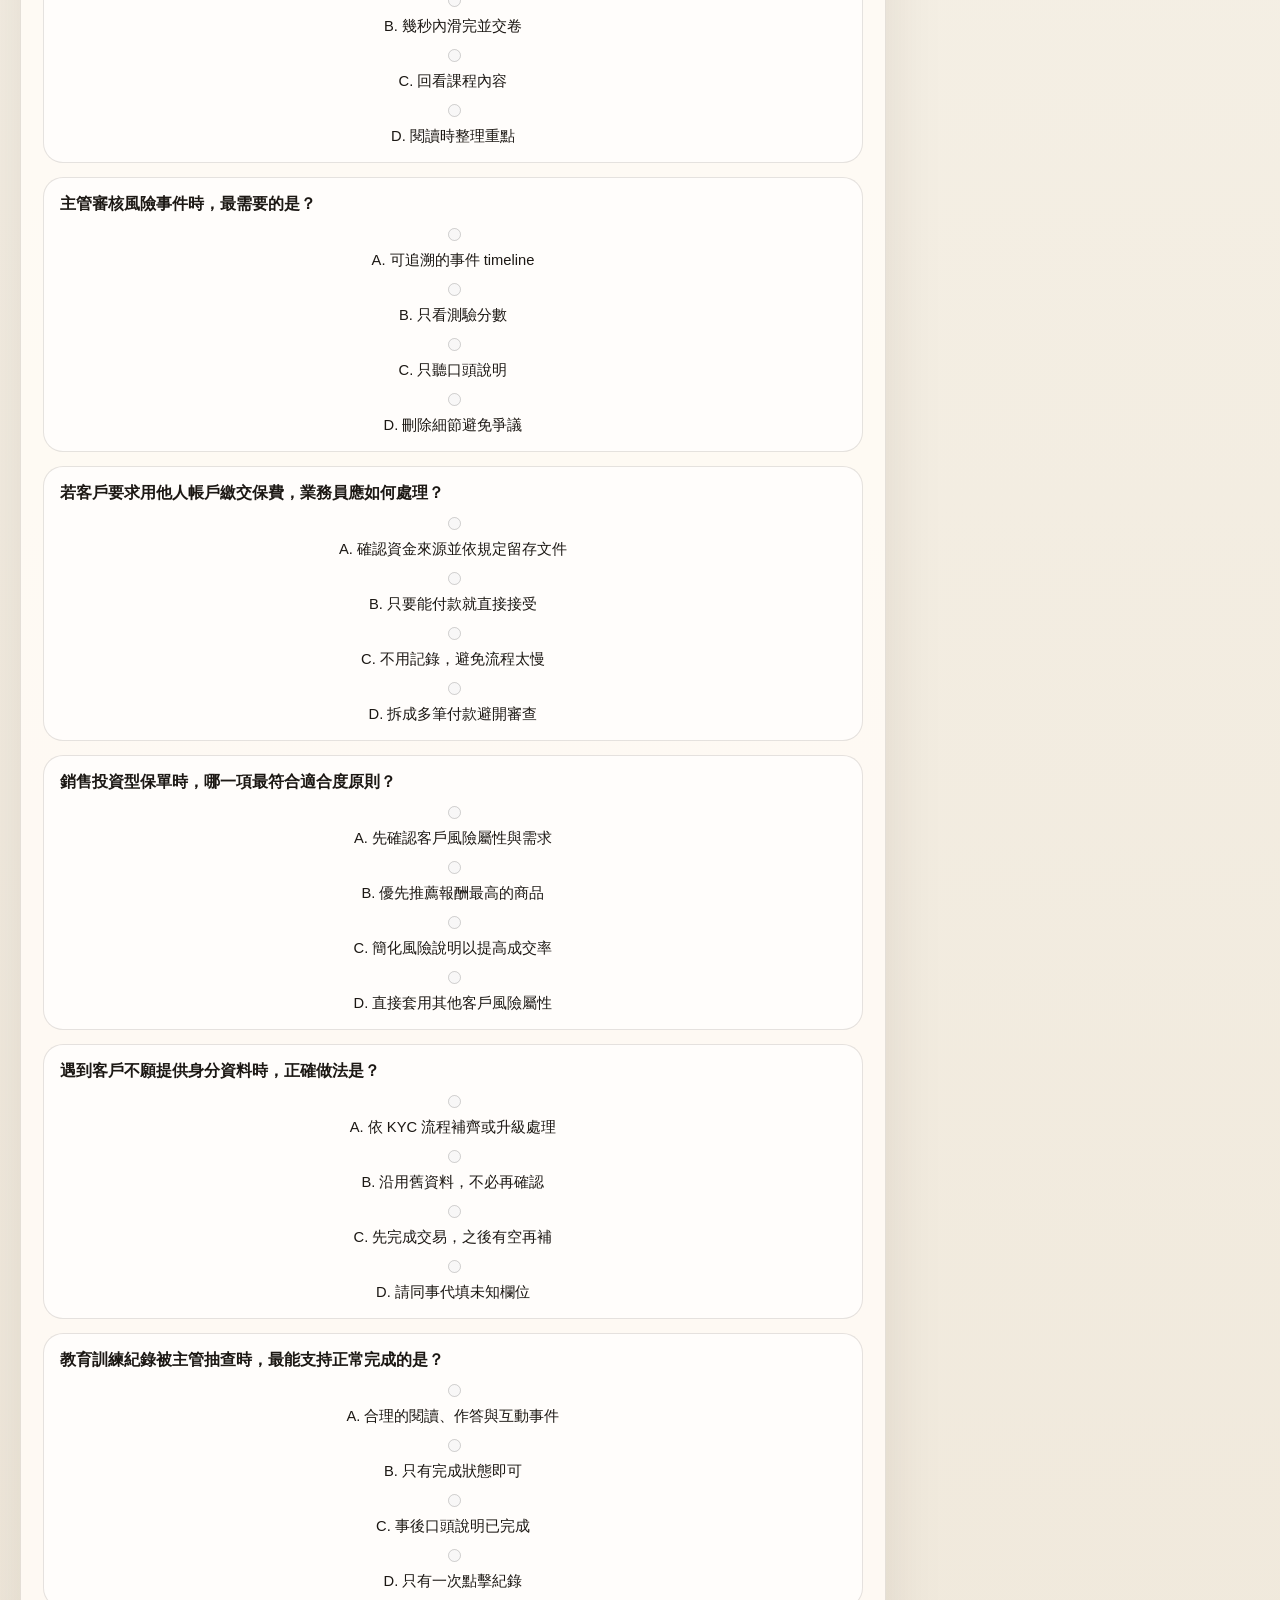
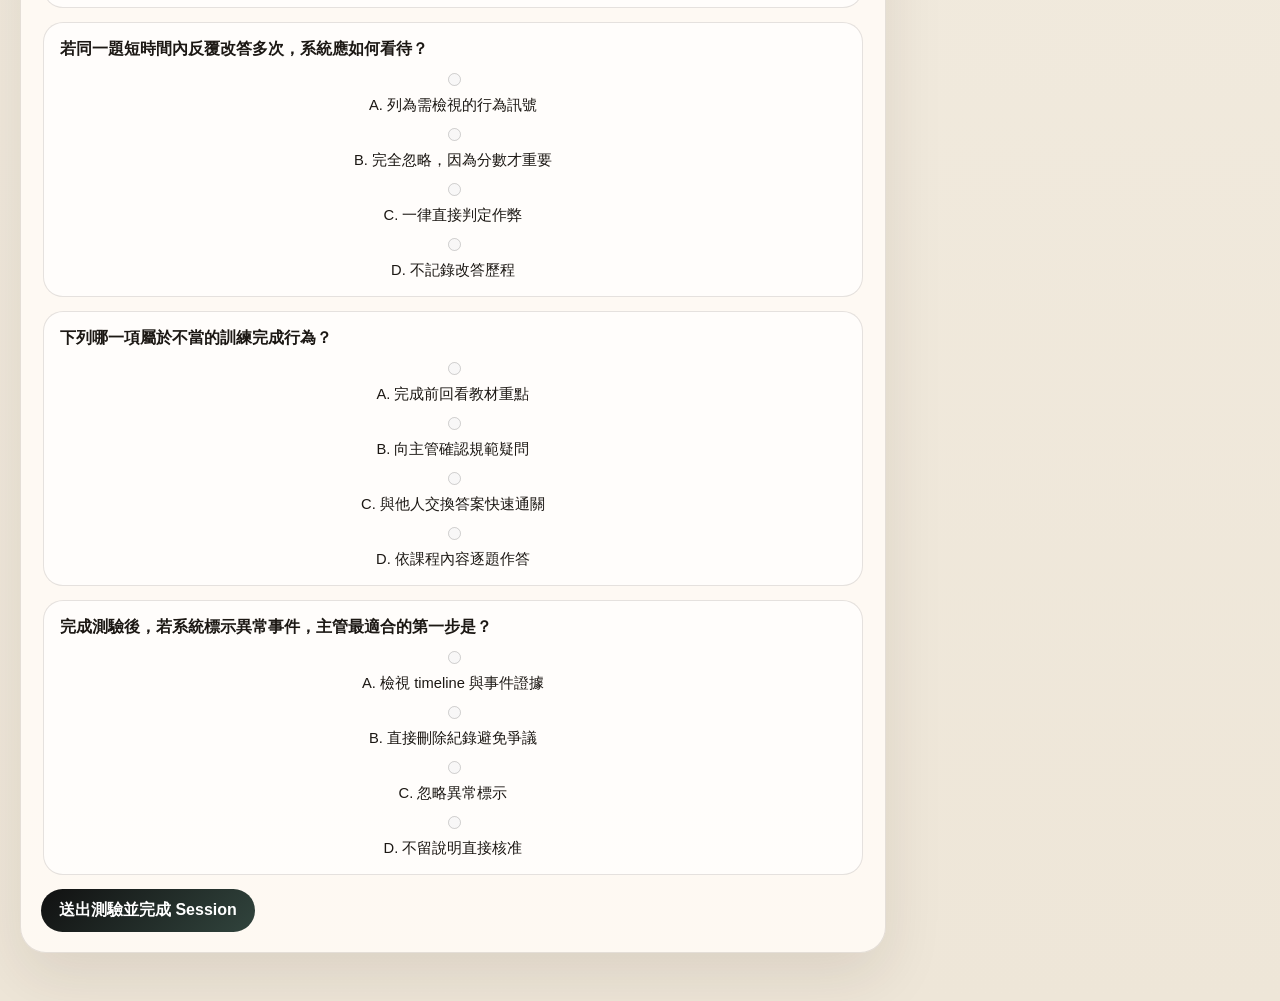
==== commit 3b0ee134: "Update project files" ====
--- a/frontend/learner.html
+++ b/frontend/learner.html
@@ -82,6 +82,27 @@
         </main>
 
         <aside class="panel learner-scoreboard">
+          <section class="learner-camera-panel" aria-label="鏡頭 presence 偵測">
+            <div class="leaderboard-list-head">
+              <h3>鏡頭偵測</h3>
+              <span id="camera-support-status" class="status-pill status-warn">檢查中</span>
+            </div>
+            <div class="camera-preview-shell">
+              <video id="camera-preview" class="camera-preview" playsinline muted></video>
+            </div>
+            <div class="camera-actions">
+              <button id="camera-start-button" class="ghost-button" type="button">啟用鏡頭</button>
+              <button id="camera-stop-button" class="ghost-button" type="button">停止鏡頭</button>
+            </div>
+            <div class="camera-test-actions">
+              <button id="camera-test-absence-button" class="ghost-button" type="button">送出離開畫面測試</button>
+              <button id="camera-test-multiple-button" class="ghost-button" type="button">送出多人測試</button>
+            </div>
+            <div class="camera-status-list">
+              <span id="camera-monitor-status" class="status-pill status-warn">未啟用</span>
+              <p id="camera-status-message" class="muted">建立 Session 後可啟用鏡頭 presence 偵測。</p>
+            </div>
+          </section>
           <p class="eyebrow">Leaderboard</p>
           <h2>排行榜與積分</h2>
           <section class="learner-reward-panel" aria-label="目前學員積分與獎懲狀態">
@@ -126,6 +147,6 @@
       </div>
     </div>
 
-    <script src="./learner.js?v=20260421-streak-zh"></script>
+    <script src="./learner.js?v=20260421-camera-right-side"></script>
   </body>
 </html>
--- a/frontend/styles.css
+++ b/frontend/styles.css
@@ -706,6 +706,15 @@
   display: flex;
   gap: 12px;
   align-items: center;
+  flex-wrap: wrap;
+}
+
+.resolution-submit-status {
+  min-height: 38px;
+}
+
+.resolution-submit-status.is-success {
+  border: 1px solid rgba(34, 121, 83, 0.42);
 }
 
 .current-session {
--- a/frontend/learner.css
+++ b/frontend/learner.css
@@ -66,6 +66,56 @@
   margin: 18px 0;
 }
 
+.learner-camera-panel {
+  display: grid;
+  gap: 12px;
+  margin: 0 0 22px;
+  border-bottom: 1px solid var(--line);
+  padding-bottom: 18px;
+}
+
+.camera-preview-shell {
+  overflow: hidden;
+  width: 100%;
+  aspect-ratio: 16 / 9;
+  border: 1px solid var(--line);
+  border-radius: 18px;
+  background: rgba(28, 24, 20, 0.08);
+}
+
+.camera-preview {
+  display: block;
+  width: 100%;
+  height: 100%;
+  object-fit: cover;
+  transform: scaleX(-1);
+}
+
+.camera-actions,
+.camera-test-actions {
+  display: grid;
+  grid-template-columns: 1fr 1fr;
+  gap: 10px;
+}
+
+.camera-test-actions {
+  display: none;
+}
+
+.learner-camera-panel.is-test-mode .camera-test-actions {
+  display: grid;
+}
+
+.camera-status-list {
+  display: grid;
+  gap: 8px;
+}
+
+.camera-status-list p {
+  margin: 0;
+  line-height: 1.5;
+}
+
 .reward-card {
   border: 1px solid var(--line);
   border-radius: 22px;
